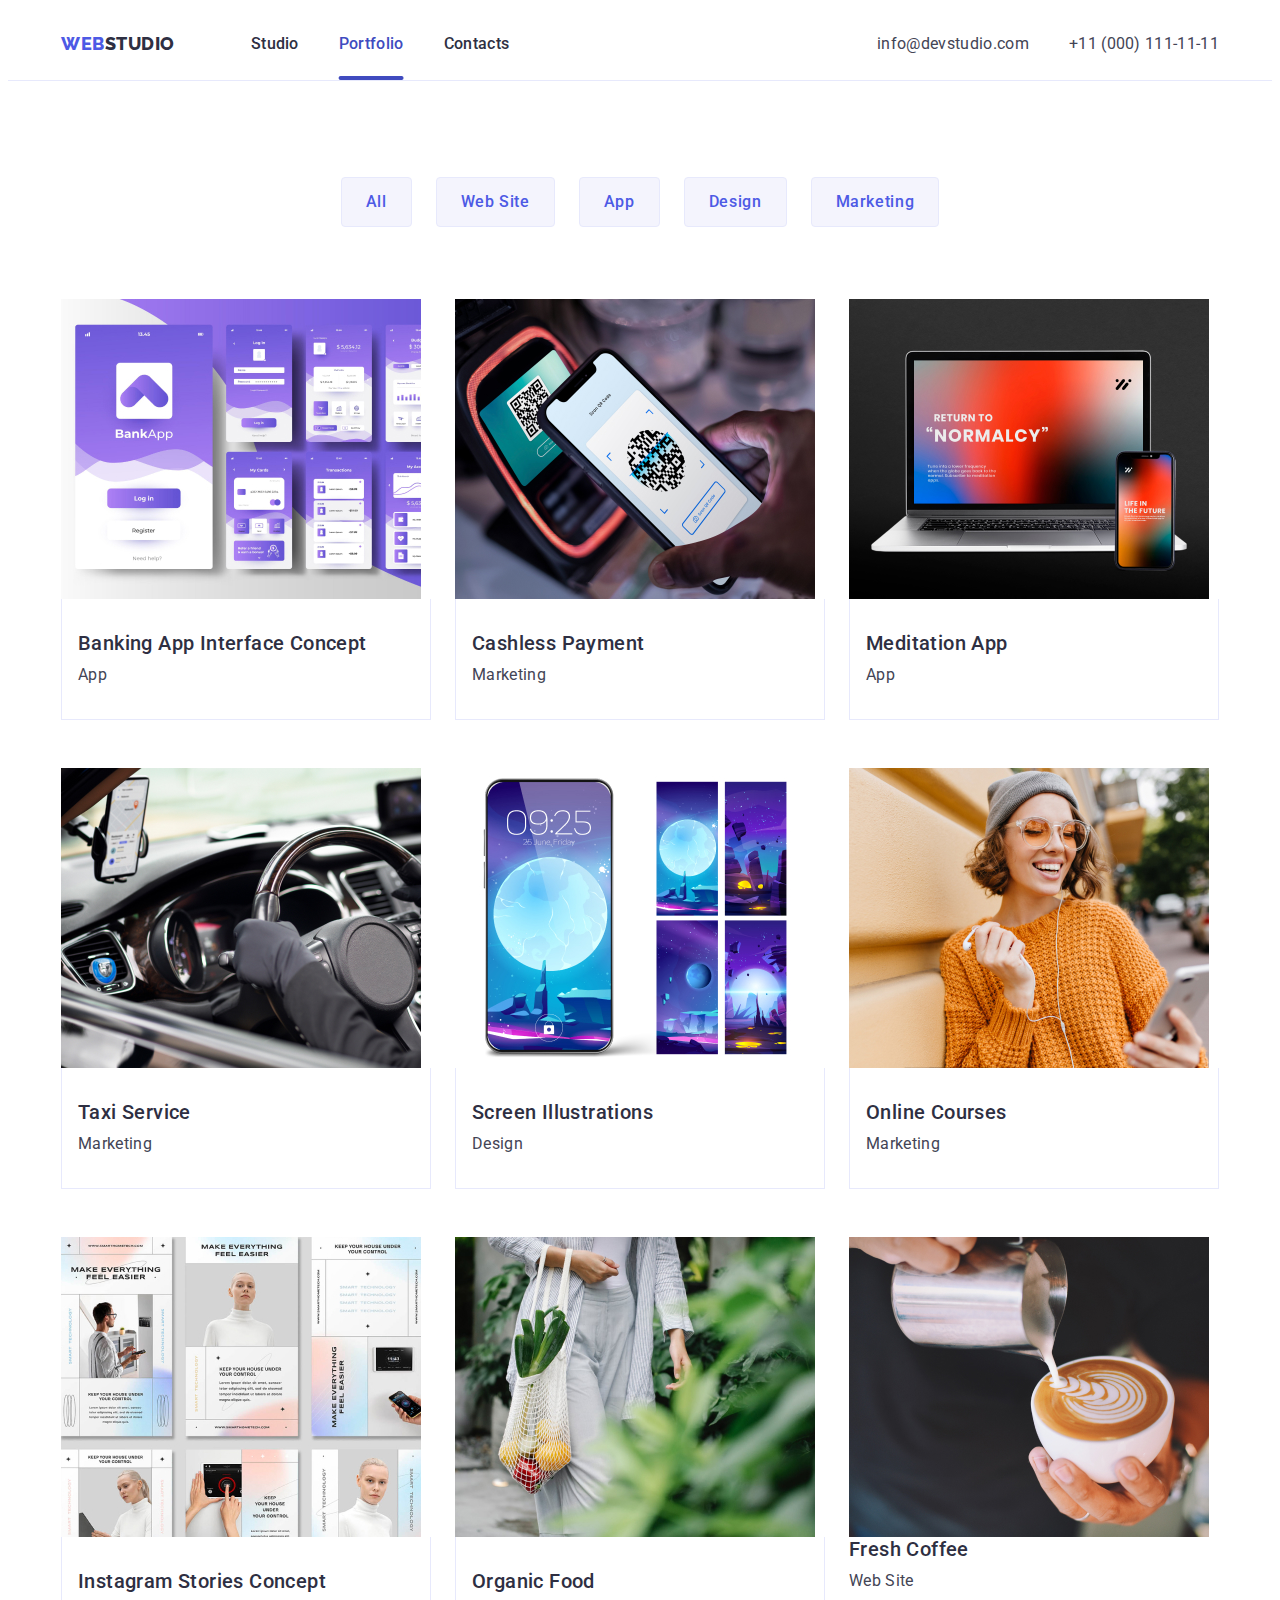
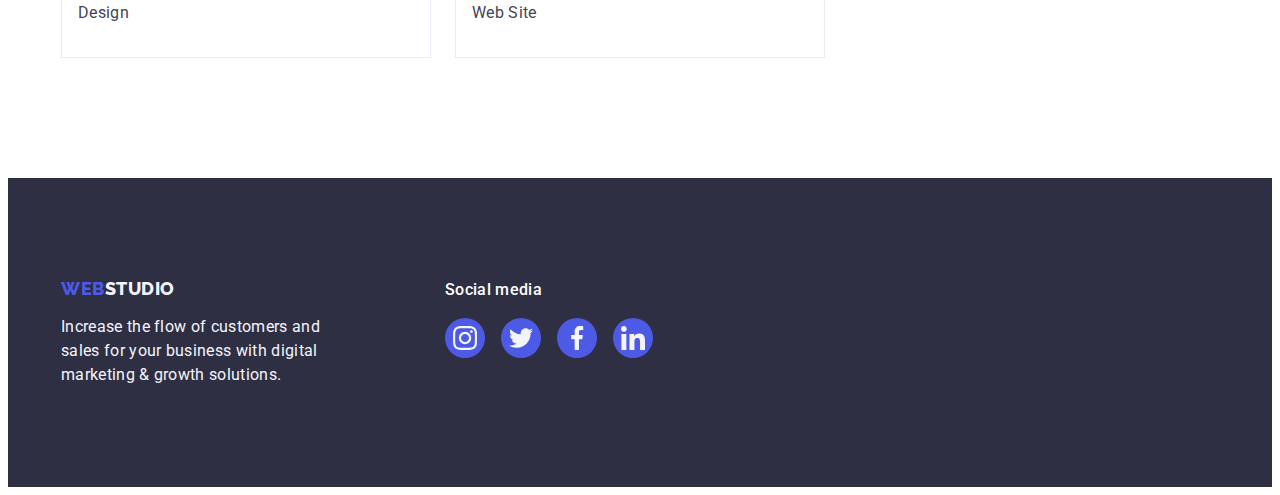
==== portfolio.html @ bb2e50bd "hw completed" ====
<!DOCTYPE html>
<html lang="en">
  <head>
    <meta charset="UTF-8" />
    <meta name="viewport" content="width=device-width, initial-scale=1.0" />
    <title>Portfolio</title>
    <link rel="preconnect" href="https://fonts.googleapis.com" />
    <link rel="preconnect" href="https://fonts.gstatic.com" crossorigin />
    <link
      href="https://fonts.googleapis.com/css2?family=Raleway:wght@800&family=Roboto:wght@400;500;700;900&display=swap"
      rel="stylesheet"
    />
    <link
      rel="stylesheet"
      href="https://cdnjs.cloudflare.com/ajax/libs/modern-normalize/2.0.0/modern-normalize.min.css"
      integrity="sha512-4xo8blKMVCiXpTaLzQSLSw3KFOVPWhm/TRtuPVc4WG6kUgjH6J03IBuG7JZPkcWMxJ5huwaBpOpnwYElP/m6wg=="
      crossorigin="anonymous"
      referrerpolicy="no-referrer"
    />
    <link rel="stylesheet" href="./css/styles.css" />
  </head>
  <body>
    <header class="header">
      <div class="container header-container">
        <nav class="navigation-menu">
          <a href="./index.html" class="logo"
            >Web<span class="logo-dark-accent">Studio</span></a
          >
          <ul class="navigation-menu">
            <li class="navigation-menu-item-link">
              <a href="./index.html">Studio</a>
            </li>
            <li class="navigation-menu-item-link current">
              <a href="./portfolio.html">Portfolio</a>
            </li>
            <li class="navigation-menu-item-link">
              <a href="#contacts">Contacts</a>
            </li>
          </ul>
        </nav>
        <address>
          <ul class="address-list">
            <li class="address-list-item">
              <a href="mailto:info@devstudio.com">info@devstudio.com</a>
            </li>
            <li class="address-list-item">
              <a href="tel:+110001111111">+11 (000) 111-11-11</a>
            </li>
          </ul>
        </address>
      </div>
    </header>
    <main>
      <!-- #Filters -->

      <section class="portfolio-section">
        <div class="container">
          <h1 class="primary-heading visually-hidden">Filters</h1>
          <ul class="filter-items-list">
            <li>
              <button type="button" class="button filter-button">All</button>
            </li>
            <li>
              <button type="button" class="button filter-button">
                Web Site
              </button>
            </li>
            <li>
              <button type="button" class="button filter-button">App</button>
            </li>
            <li>
              <button type="button" class="button filter-button">Design</button>
            </li>
            <li>
              <button type="button" class="button filter-button">
                Marketing
              </button>
            </li>
          </ul>

          <ul class="project-cards">
            <li class="project-card-item">
              <a href="#">
                <div class='project-image-wrapper'>
                  <img
                    src="./images/portfolio/card-1-1.jpg"
                    alt="Banking App Interface Concept"
                    width="360"
                    height="300"
                  />
                  <div class='project-image-overlay'>
                    <p class="project-image-overlay-text">Lorem ipsum dolor sit amet, consectetur adipisicing elit. Facere sed provident vero dolores accusamus perferendis.</p>
                  </div>
                </div>
                <div class='project-card-content'>
                  <h2 class="secondary-heading project-name">
                    Banking App Interface Concept
                  </h2>
                  <p class="project-type">App</p>
                </div>
              </a>
            </li>
            
            <li class="project-card-item">
              <a href="#">
                <div class='project-image-wrapper'> 
                <img
                  src="./images/portfolio/card-1-2.jpg"
                  alt="Cashless Payment"
                  width="360"
                  height="300"
                />
                <div class='project-image-overlay'>
                    <p class="project-image-overlay-text">Lorem ipsum dolor sit amet, consectetur adipisicing elit. Facere sed provident vero dolores accusamus perferendis.</p>
                  </div>
                </div>
                <div class='project-card-content'>
                  <h2 class="secondary-heading project-name">Cashless Payment</h2>
                  <p class="project-type">Marketing</p>
                                </a>
                </div>
            </li>
            <li class="project-card-item">
              <a href="#">
                <div class='project-image-wrapper'> 
                <img
                  src="./images/portfolio/card-1-3.jpg"
                  alt="Meditation App"
                  width="360"
                  height="300"
                />
                <div class='project-image-overlay'>
                    <p class="project-image-overlay-text">Lorem ipsum dolor sit amet, consectetur adipisicing elit. Facere sed provident vero dolores accusamus perferendis.</p>
                  </div>
                </div>
                <div class='project-card-content'>
                  <h2 class="secondary-heading project-name">Meditation App</h2>
                  <p class="project-type">App</p>
                                </a>
                </div>
            </li>
            <li class="project-card-item">
              <a href="#">
                <div class='project-image-wrapper'> 
                <img
                  src="./images/portfolio/card-2-1.jpg"
                  alt="Taxi Service"
                  width="360"
                  height="300"
                />
                <div class='project-image-overlay'>
                    <p class="project-image-overlay-text">Lorem ipsum dolor sit amet, consectetur adipisicing elit. Facere sed provident vero dolores accusamus perferendis.</p>
                  </div>
                </div>
                <div class='project-card-content'>
                  <h2 class="secondary-heading project-name">Taxi Service</h2>
                  <p class="project-type">Marketing</p>
                                </a>
                </div>
            </li>
            <li class="project-card-item">
              <a href="#">
                <div class='project-image-wrapper'> 
                <img
                  src="./images/portfolio/card-2-2.jpg"
                  alt="Screen Illustrations"
                  width="360"
                  height="300"
                />
                <div class='project-image-overlay'>
                    <p class="project-image-overlay-text">Lorem ipsum dolor sit amet, consectetur adipisicing elit. Facere sed provident vero dolores accusamus perferendis.</p>
                  </div>
                </div>
                <div class='project-card-content'>
                  <h2 class="secondary-heading project-name">
                    Screen Illustrations
                  </h2>
                  <p class="project-type">Design</p>
                </div>
              </a>
            </li>
            <li class="project-card-item">
              <a href="#">
                <div class='project-image-wrapper'> 
                <img
                  src="./images/portfolio/card-2-3.jpg"
                  alt="Online Courses"
                  width="360"
                  height="300"
                />
                <div class='project-image-overlay'>
                    <p class="project-image-overlay-text">Lorem ipsum dolor sit amet, consectetur adipisicing elit. Facere sed provident vero dolores accusamus perferendis.</p>
                  </div>
                </div>
                <div class='project-card-content'>
                  <h2 class="secondary-heading project-name">Online Courses</h2>
                  <p class="project-type">Marketing</p>
                                </a>
                </div>
            </li>
            <li class="project-card-item">
              <a href="#">
                <div class='project-image-wrapper'> 
                <img
                  src="./images/portfolio/card-3-1.jpg"
                  alt="Instagram Stories Concept"
                  width="360"
                  height="300"
                />
                <div class='project-image-overlay'>
                    <p class="project-image-overlay-text">Lorem ipsum dolor sit amet, consectetur adipisicing elit. Facere sed provident vero dolores accusamus perferendis.</p>
                  </div>
                </div>
                <div class='project-card-content'>
                  <h2 class="secondary-heading project-name">
                    Instagram Stories Concept
                  </h2>
                  <p class="project-type">Design</p>
                </div>
              </a>
            </li>
            <li class="project-card-item">
              <a href="#">
                <div class='project-image-wrapper'> 
                <img
                  src="./images/portfolio/card-3-2.jpg"
                  alt="Organic Food"
                  width="360"
                  height="300"
                />
                <div class='project-image-overlay'>
                    <p class="project-image-overlay-text">Lorem ipsum dolor sit amet, consectetur adipisicing elit. Facere sed provident vero dolores accusamus perferendis.</p>
                  </div>
                </div>
                <div class='project-card-content'>
                  <h2 class="secondary-heading project-name">Organic Food</h2>
                  <p class="project-type">Web Site</p>
                                </a>
                </div>
            </li>
            <li class="project-card-item">
              <a href="#">
                <div class='project-image-wrapper'> 
                <img
                  src="./images/portfolio/card-3-3.jpg"
                  alt="Fresh Coffee"
                  width="360"
                  height="300"
                />
                <div class='project-image-overlay'>
                    <p class="project-image-overlay-text">Lorem ipsum dolor sit amet, consectetur adipisicing elit. Facere sed provident vero dolores accusamus perferendis.</p>
                  </div>
                </div>
                <div>
                  <h2 class="secondary-heading project-name">Fresh Coffee</h2>
                  <p class="project-type">Web Site</p>
                                </a>
                </div>
            </li>
          </ul>
        </div>
      </section>
      <!-- #endregion -->
    </main>
    <footer class="footer">
      <div class="container footer-container">
        <div>
          <a href="./index.html" class="logo footer-logo">
            Web<span class="logo-light-accent">Studio</span></a
          >
          <p class="footer-text">
            Increase the flow of customers and sales for your business with
            digital marketing & growth solutions.
          </p>
        </div>

        <div class='social-media-links'>
          <p>Social media</p>
          <ul class="social-media-list">
            <li>
              <a class="social-media-link" href="#" target="_blank">
                <svg class="social-media-icon">
                  <use
                    href="./images/icons/icons.svg#icon-instagram"
                  ></use>
                </svg>
              </a>
            </li>
            <li>
              <a class="social-media-link" href="#" target="_blank">
                <svg class="social-media-icon">
                  <use href="./images/icons/icons.svg#icon-twitter"></use>
                </svg>
              </a>
            </li>
            <li>
              <a class="social-media-link" href="#" target="_blank">
                <svg class="social-media-icon">
                  <use href="./images/icons/icons.svg#icon-facebook"></use>
                </svg>
              </a>
            </li>
            <li>
              <a class="social-media-link" href="#" target="_blank">
                <svg class="social-media-icon">
                  <use href="./images/icons/icons.svg#icon-linkedin"></use>
                </svg>
              </a>
            </li>
          </ul>
      </div>
    </footer>
  </body>
</html>
---- css/styles.css ----
:root {
  --iris: #4d5ae5;
  --ocean: #404bbf;
  --navy-blue: #2e2f42;
  --green: #31d0aa;
  --slate: #434455;
  --light-slate: #8e8f99;
  --cornflower: #e7e9fc;
  --cloud: #f4f4fd;
  --navy-blue-modal: rgba(46, 47, 66, 0.4);
  --grey: rgba(46, 47, 66, 0.7);
  --white: #fff;
  --dairy: #fcfcfc;
  --font-family: "Roboto", sans-serif;
  --second-family: "Raleway", sans-serif;
}

h1,
h2,
h3,
h4,
h5,
h6,
p {
  margin: 0;
}

body {
  font-family: var(--font-family);
  font-size: 16px;
  line-height: 1.5;
  letter-spacing: 0.02em;
  color: var(--slate);
  background-color: var(--white);
}

a {
  text-decoration: none;
  color: inherit;
}

a:hover,
a:focus {
  color: var(--ocean);
}

address {
  font-style: normal;
}

ul {
  list-style: none;
  padding-left: 0;
  margin: 0;
}

img {
  display: block;
  max-width: 100%;
}

.container {
  max-width: 1158px;
  margin-left: auto;
  margin-right: auto;
  padding-left: 14px;
  padding-right: 14px;
}

.header {
  box-sizing: border-box;
  border-bottom: 1px solid var(--cornflower);
}

.header-container {
  display: flex;
  justify-content: space-between;
  align-items: center;
  gap: 76px;
}

.header-container > nav {
  display: flex;
  align-items: center;
  justify-content: space-between;
  gap: 76px;
}

.primary-heading {
  font-size: 56px;
  line-height: 1.07;
  text-align: center;
  letter-spacing: 0.02em;
}

.secondary-heading {
  font-size: 36px;
  line-height: 1.11;
  letter-spacing: 0.02em;
  text-transform: capitalize;
  text-align: center;
  color: var(--navy-blue);
}

.heading-three {
  font-weight: 500;
  font-size: 20px;
  line-height: 1.2;
  letter-spacing: 0.02em;
  color: var(--navy-blue);
}

.project-name {
  font-weight: 500;
  font-size: 20px;
  text-align: left;
  line-height: 1.2;
  letter-spacing: 0.02em;
  color: var(--navy-blue);
  margin-bottom: 8px;
}

.logo {
  font-family: var(--second-family);
  font-weight: 800;
  font-size: 18px;
  line-height: 1.17;
  letter-spacing: 0.03em;
  text-transform: uppercase;
  color: var(--iris);
}

.logo-dark-accent {
  color: var(--navy-blue);
}

.logo-light-accent {
  color: var(--cloud);
}

.navigation {
  display: flex;
  align-items: center;
  gap: 76px;
}

.navigation-menu {
  display: flex;
  align-items: center;
  gap: 40px;
}

.address-list {
  display: flex;
  align-items: center;
  gap: 40px;
}

.address-list-item {
  padding: 24px 0;
  display: block;
}

.navigation-menu-item-link {
  font-weight: 500;
  color: var(--navy-blue);
  padding: 24px 0;
  position: relative;
}
.current {
  color: var(--ocean);
}

.current::after {
  content: "";
  position: absolute;
  bottom: 0;
  left: 50%;
  transform: translateX(-50%);
  width: 100%;
  height: 4px;
  border-radius: 2px;
  background-color: var(--ocean);
  display: block;
}

.visually-hidden {
  position: absolute;
  width: 1px;
  height: 1px;
  margin: -1px;
  border: 0;
  padding: 0;
  white-space: nowrap;
  clip-path: inset(100%);
  clip: rect(0 0 0 0);
  overflow: hidden;
}

.button {
  font-family: inherit;
  font-weight: 500;
  font-size: 16px;
  line-height: 1.5;
  letter-spacing: 0.04em;
  border: 1px solid var(--cornflower);
  border-radius: 4px;
  cursor: pointer;
  background-color: var(--cloud);
  color: var(--iris);
  padding: 12px 24px;
}

.button:hover,
.button:focus {
  background-color: var(--ocean);
  border: 1px solid var(--ocean);
  color: var(--white);
}

.primary-button {
  color: var(--white);
  border-radius: 4px;
  border: 1px solid var(--iris);
  padding: 16px 32px;
  background-color: var(--iris);
  box-shadow: 0 4px 4px 0 rgba(0, 0, 0, 0.15);
}

.section {
  padding: 120px 0;
}

.hero-section {
  background-color: var(--navy-blue);
  padding-top: 188px;
  padding-bottom: 188px;
  background-image: linear-gradient(
      rgba(46, 47, 66, 0.7),
      rgba(46, 47, 66, 0.7)
    ),
    url(../images/people-office.jpg);
  background-position: center;
  background-size: 1440px auto;
  background-repeat: no-repeat;
}

.hero-container {
  display: flex;
  flex-direction: column;
  align-items: center;
}

.hero-section-heading {
  color: var(--white);
  max-width: 496px;
  text-align: center;
  margin-bottom: 48px;
}

/* features */
.features-list {
  display: flex;
  justify-content: space-between;
  gap: 24px;
}

.features-list-item {
  width: calc(100% - 3 * 24px / 4);
}

.features-icon {
  background-color: var(--cloud);
  height: 112px;
  display: flex;
  justify-content: center;
  align-items: center;
  margin-bottom: 8px;
  border-radius: 4px;
}

.features-icon > svg {
  display: block;
  margin: 0 auto;
  width: 64px;
  height: 64px;
}

/* end features */

/* products */
.products-heading {
  margin-bottom: 72px;
}

.products-section {
  padding-bottom: 120px;
}

.features-list-item-heading {
  margin-bottom: 8px;
}

.products-list {
  display: flex;
  justify-content: space-between;
  gap: 24px;
}
/* end products */

/* team */
.team-section {
  background-color: var(--cloud);
}

.team-heading {
  margin-bottom: 72px;
}

.team-cards {
  text-align: center;
  display: flex;
  justify-content: space-between;
}

.team-card-item {
  background-color: var(--white);
  width: calc((100% - 3 * 24px) / 4);
  box-shadow: 0 2px 1px 0 rgba(46, 47, 66, 0.08),
    0 1px 1px 0 rgba(46, 47, 66, 0.16), 0 1px 6px 0 rgba(46, 47, 66, 0.08);
}

.team-card-item-header {
  display: block;
  margin-bottom: 8px;
}

.team-card-item-role {
  margin-bottom: 8px;
}

.team-card-content {
  background-color: var(--whtie);
  padding: 32px 16px;
}

.team-card-contacts {
  display: flex;
  justify-content: center;
  gap: 24px;
}

.team-card-contact-link {
  background-color: var(--iris);
  border-radius: 50%;
  width: 40px;
  height: 40px;
  display: flex;
  justify-content: center;
  align-items: center;

  transition-property: background-color;
  transition-duration: 250ms;
  transition-timing-function: cubic-bezier(0.4, 0, 0.2, 1);
}

.team-card-contact-link:hover,
.team-card-contact-link:focus {
  background-color: var(--ocean);
}

.team-card-contact-icon {
  width: 16px;
  height: 16px;
  fill: var(--cloud);
}
/* end team */

/* customers */
.customers-list {
  display: flex;
  justify-content: center;
  gap: 24px;
}

.customers-heading {
  margin-bottom: 72px;
}

.customers-list-item {
  width: calc((100% - 5 * 24px) / 6);
  height: 88px;
}

.customers-list-item > a {
  width: 100%;
  height: 100%;
  display: flex;
  justify-content: center;
  align-items: center;
  box-sizing: border-box;
  border: 1px solid var(--light-slate);
  border-radius: 4px;

  transition-property: border-top-color, border-bottom-color, border-left-color,
    border-right-color;
  transition-duration: 250ms;
  transition-timing-function: cubic-bezier(0.4, 0, 0.2, 1);
}

.customers-list-item:hover > a,
.customers-list-item:focus > a {
  border-color: var(--ocean);
}

.customers-list-icon {
  fill: var(--light-slate);
  margin: 0 auto;
  display: block;

  transition-property: fill;
  transition-duration: 250ms;
  transition-timing-function: cubic-bezier(0.4, 0, 0.2, 1);
}

.customers-list-item:hover .customers-list-icon,
.customers-list-item:focus .customers-list-icon {
  fill: var(--ocean);
}

.social-media-links {
  margin-left: 120px;
}

.social-media-links > p {
  color: var(--white);
  margin-bottom: 16px;
  font-weight: 500;
}

.social-media-list {
  display: flex;
  gap: 16px;
}

.social-media-link {
  background-color: var(--iris);
  border-radius: 50%;
  width: 40px;
  height: 40px;
  display: flex;
  justify-content: center;
  align-items: center;

  transition-property: background-color;
  transition-duration: 250ms;
  transition-timing-function: cubic-bezier(0.4, 0, 0.2, 1);
}

.social-media-link:hover,
.social-media-link:focus {
  background-color: var(--green);
}

.social-media-icon {
  width: 24px;
  height: 24px;
  fill: var(--cloud);
}
/* end customers */

/* portfolio page */

.portfolio-section {
  padding-top: 96px;
  padding-bottom: 120px;
}

.filter-items-list {
  display: flex;
  justify-content: center;
  gap: 24px;
  margin-bottom: 72px;
}

.project-cards {
  display: flex;
  flex-wrap: wrap;
  column-gap: 24px;
  row-gap: 48px;
}

.project-type {
  color: var(--slate);
  text-decoration: none;
}

.project-image-wrapper {
  position: relative;
  overflow: hidden;
}

.project-image-overlay {
  position: absolute;
  top: 0;
  left: 0;
  width: 100%;
  height: 100%;
  background-color: var(--iris);
  padding: 40px 32px;
  transform: translateY(100%);
  transition: 100ms ease-in;
}

.project-image-overlay-text {
  color: var(--cloud);
}

.project-card-item {
  width: calc((100% - 2 * 24px) / 3);

  transition-property: box-shadow;
  transition-duration: 250ms;
  transition-timing-function: cubic-bezier(0.4, 0, 0.2, 1);
}

.project-card-item:hover,
.project-card-item:focus {
  box-shadow: 0 2px 1px 0 rgba(var(--navy-blue-rgb), 0.08),
    0 1px 1px 0 rgba(var(--navy-blue-rgb), 0.16),
    0 1px 6px 0 rgba(var(--navy-blue-rgb), 0.08);
}

.project-card-item > a > img {
  max-width: 100%;
}

.project-card-item:hover .project-image-overlay,
.project-card-item:focus .project-image-overlay {
  transform: translateY(0);
}

.project-card-content {
  padding: 32px 16px;
  border: 1px solid var(--cornflower);
  border-top: none;
}
/* end portfolio page */

/* modal */

.backdrop {
  position: fixed;
  top: 0;
  left: 0;
  width: 100%;
  height: 100%;
  background-color: rgba(var(--navy-blue-rgb), 0.4);

  transition-property: opacity, visibility;
  transition-duration: 250ms;
  transition-timing-function: cubic-bezier(0.4, 0, 0.2, 1);
}

.is-hidden {
  opacity: 0;
  pointer-events: none;
  visibility: hidden;

  transition-property: opacity, visibility;
  transition-duration: 250ms;
  transition-timing-function: cubic-bezier(0.4, 0, 0.2, 1);
}

.modal {
  position: absolute;
  top: calc(50% - 292px);
  left: calc(50% - 204px);
  min-height: 584px;
  max-width: 408px;
  width: 100%;
  background-color: var(--dairy);
  border-radius: 4px;
}

.modal-close-button {
  position: absolute;
  top: 24px;
  right: 24px;
  border-radius: 50%;
  background-color: var(--cornflower);
  border: rgba(0, 0, 0, 0.1) solid 1px;
  box-sizing: border-box;
  display: flex;
  justify-content: center;
  align-items: center;
  width: 24px;
  height: 24px;
  padding: 0;

  transition-property: background-color, border-top-color, border-left-color,
    border-bottom-color, border-right-color;
  transition-duration: 250ms;
  transition-timing-function: cubic-bezier(0.4, 0, 0.2, 1);
}

.modal-close-button-cross {
  fill: var(--navy-blue);

  transition-property: fill;
  transition-duration: 250ms;
  transition-timing-function: cubic-bezier(0.4, 0, 0.2, 1);
}

.modal-close-button:hover,
.modal-close-button:focus {
  background-color: var(--ocean);
  border-color: var(--ocean);
}

.modal-close-button:hover > .modal-close-button-cross,
.modal-close-button:focus > .modal-close-button-cross {
  fill: var(--white-common);
}
/* end modal */

/* footer */

.footer {
  background-color: var(--navy-blue);
  color: var(--cloud);
  padding: 100px 0;
}

.footer-logo {
  display: inline-block;
  margin-bottom: 16px;
}

.footer-text {
  width: 264px;
}

.footer-container {
  display: flex;
}

/* end footer */
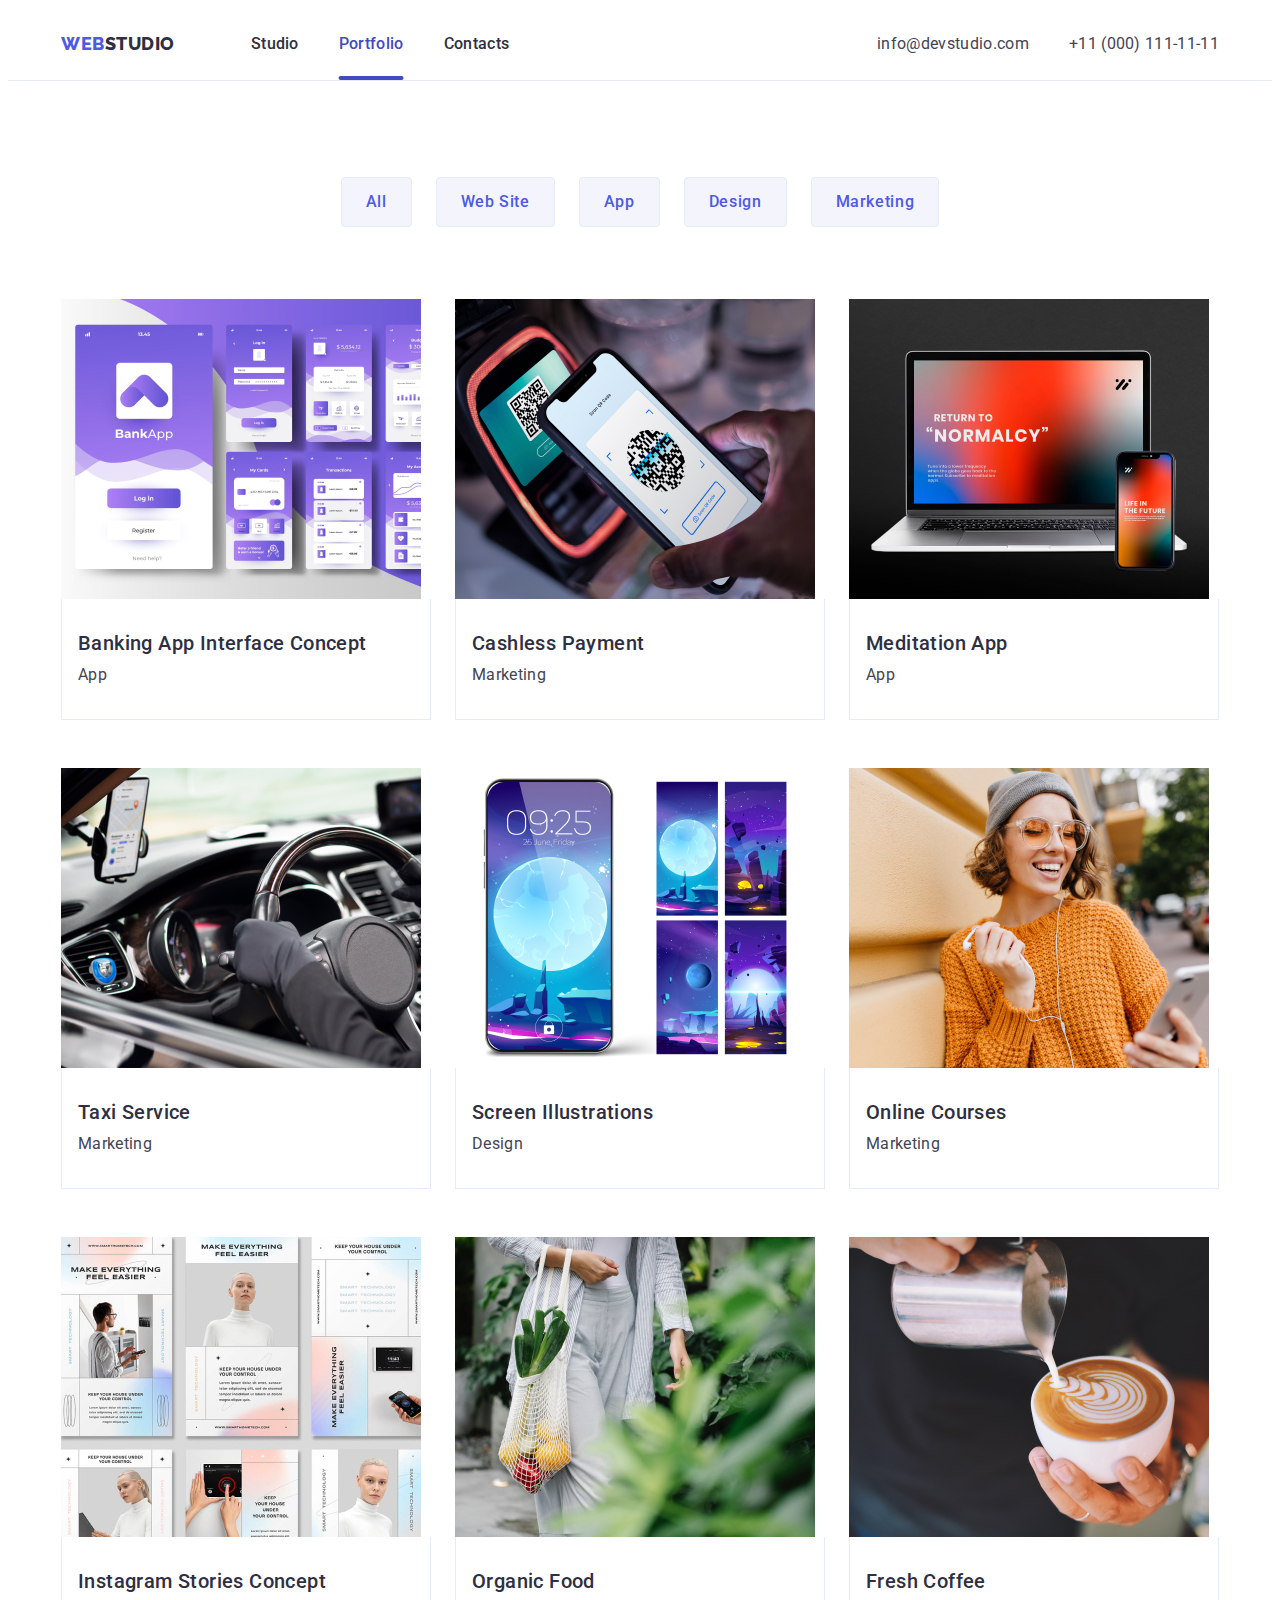
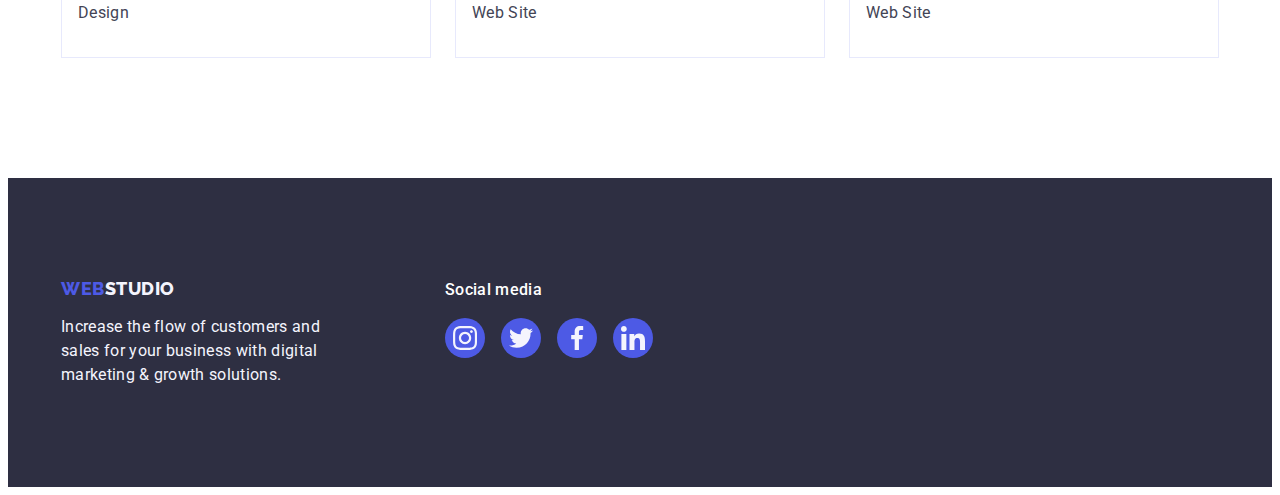
==== commit 02e64c24: "fixed content of the last portfolio card" ====
--- a/portfolio.html
+++ b/portfolio.html
@@ -251,7 +251,7 @@
                     <p class="project-image-overlay-text">Lorem ipsum dolor sit amet, consectetur adipisicing elit. Facere sed provident vero dolores accusamus perferendis.</p>
                   </div>
                 </div>
-                <div>
+                <div class='project-card-content'>
                   <h2 class="secondary-heading project-name">Fresh Coffee</h2>
                   <p class="project-type">Web Site</p>
                                 </a>
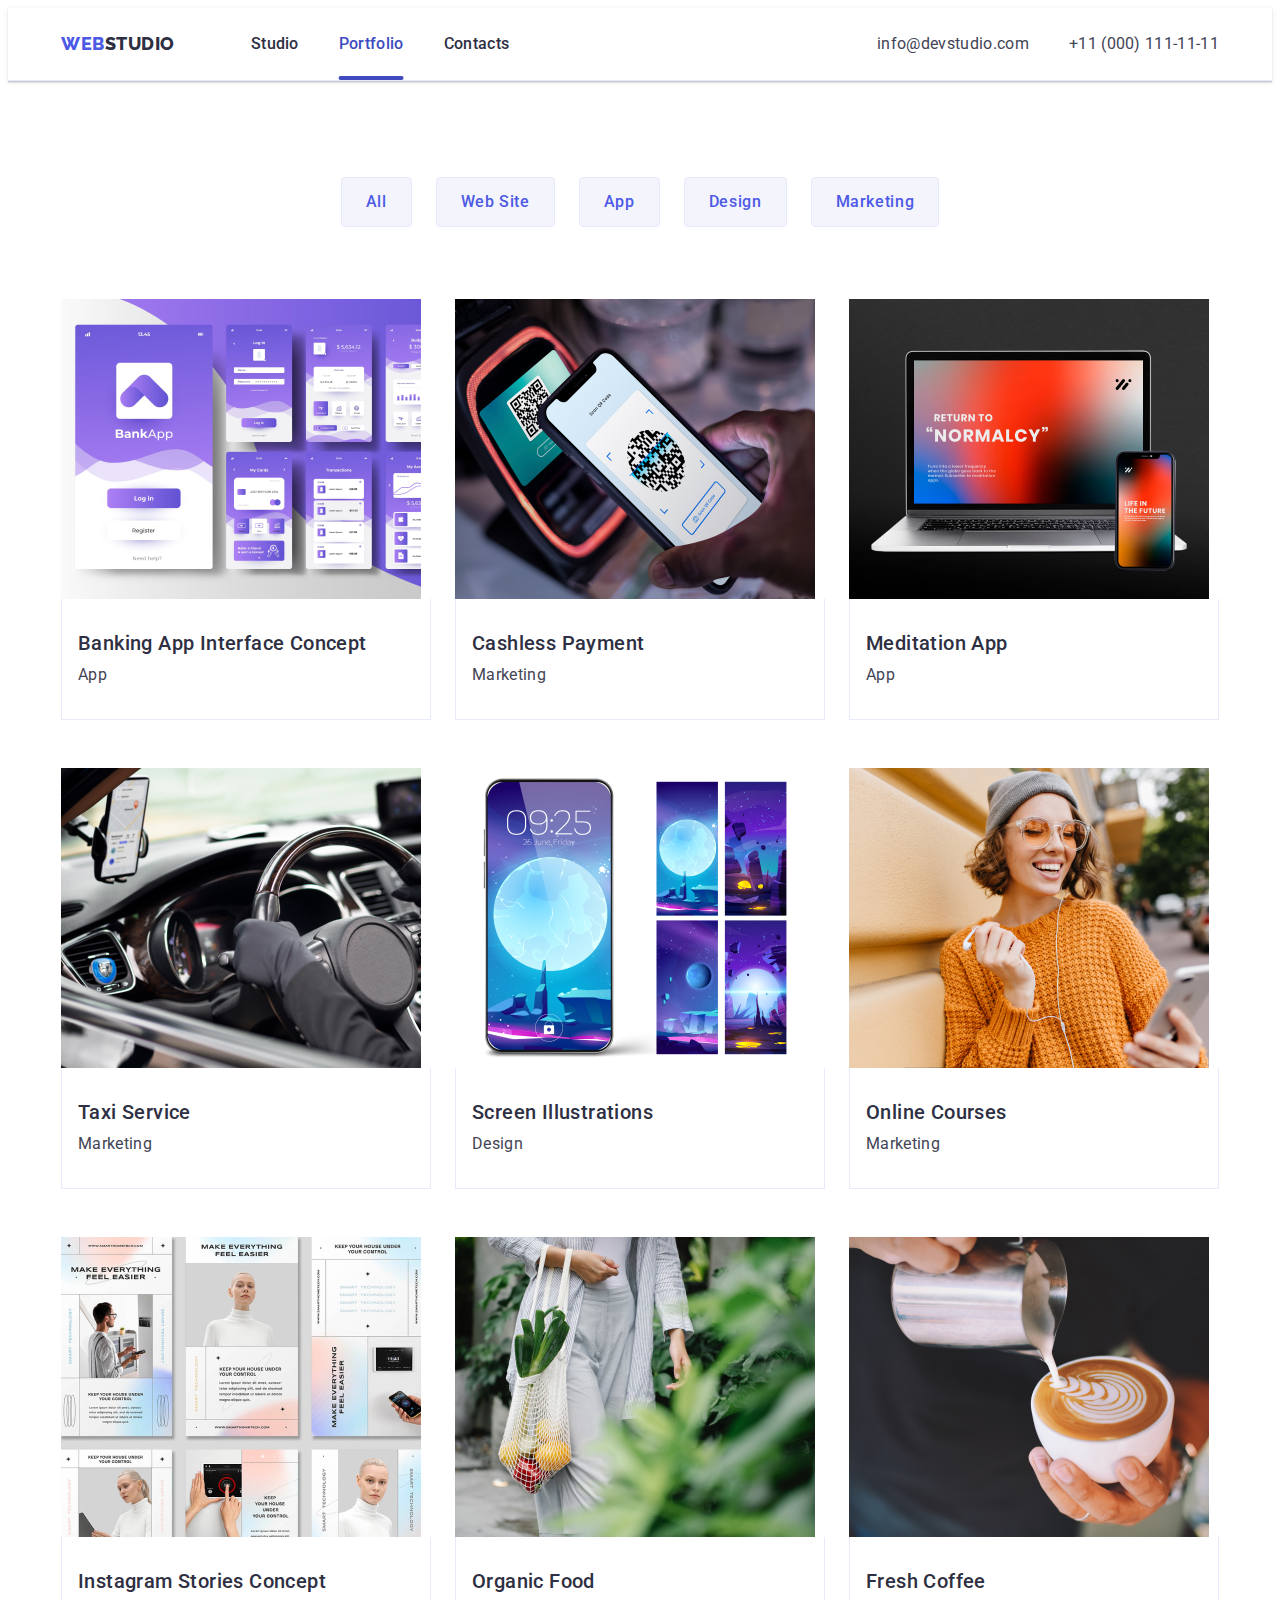
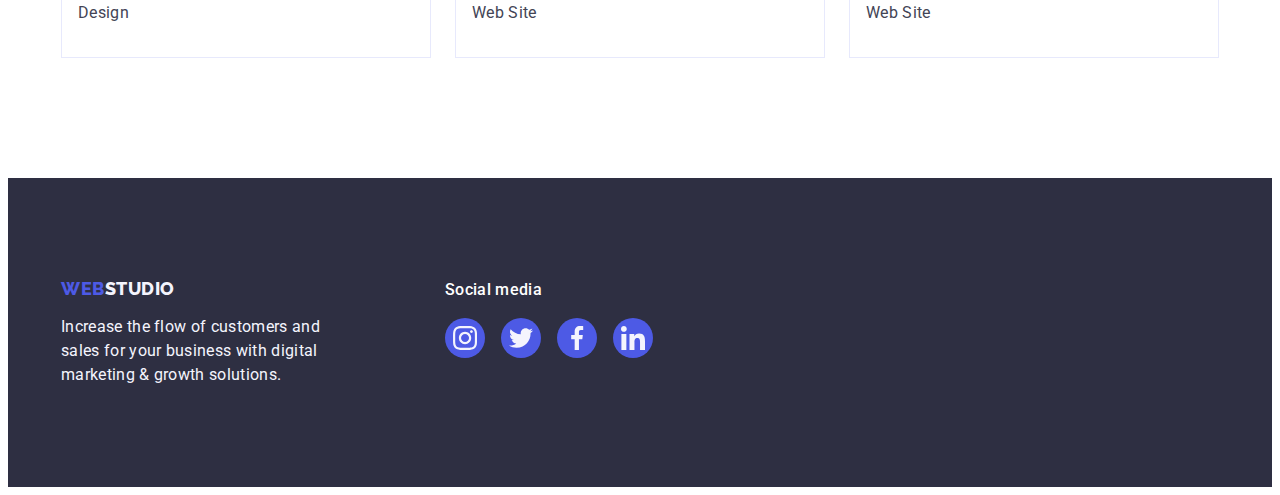
==== commit e666b6a4: "fixed validator error" ====
--- a/portfolio.html
+++ b/portfolio.html
@@ -81,18 +81,21 @@
           <ul class="project-cards">
             <li class="project-card-item">
               <a href="#">
-                <div class='project-image-wrapper'>
+                <div class="project-image-wrapper">
                   <img
                     src="./images/portfolio/card-1-1.jpg"
                     alt="Banking App Interface Concept"
                     width="360"
                     height="300"
                   />
-                  <div class='project-image-overlay'>
-                    <p class="project-image-overlay-text">Lorem ipsum dolor sit amet, consectetur adipisicing elit. Facere sed provident vero dolores accusamus perferendis.</p>
-                  </div>
-                </div>
-                <div class='project-card-content'>
+                  <div class="project-image-overlay">
+                    <p class="project-image-overlay-text">
+                      Lorem ipsum dolor sit amet, consectetur adipisicing elit.
+                      Facere sed provident vero dolores accusamus perferendis.
+                    </p>
+                  </div>
+                </div>
+                <div class="project-card-content">
                   <h2 class="secondary-heading project-name">
                     Banking App Interface Concept
                   </h2>
@@ -100,78 +103,92 @@
                 </div>
               </a>
             </li>
-            
-            <li class="project-card-item">
-              <a href="#">
-                <div class='project-image-wrapper'> 
-                <img
-                  src="./images/portfolio/card-1-2.jpg"
-                  alt="Cashless Payment"
-                  width="360"
-                  height="300"
-                />
-                <div class='project-image-overlay'>
-                    <p class="project-image-overlay-text">Lorem ipsum dolor sit amet, consectetur adipisicing elit. Facere sed provident vero dolores accusamus perferendis.</p>
-                  </div>
-                </div>
-                <div class='project-card-content'>
-                  <h2 class="secondary-heading project-name">Cashless Payment</h2>
+
+            <li class="project-card-item">
+              <a href="#">
+                <div class="project-image-wrapper">
+                  <img
+                    src="./images/portfolio/card-1-2.jpg"
+                    alt="Cashless Payment"
+                    width="360"
+                    height="300"
+                  />
+                  <div class="project-image-overlay">
+                    <p class="project-image-overlay-text">
+                      Lorem ipsum dolor sit amet, consectetur adipisicing elit.
+                      Facere sed provident vero dolores accusamus perferendis.
+                    </p>
+                  </div>
+                </div>
+                <div class="project-card-content">
+                  <h2 class="secondary-heading project-name">
+                    Cashless Payment
+                  </h2>
                   <p class="project-type">Marketing</p>
-                                </a>
-                </div>
-            </li>
-            <li class="project-card-item">
-              <a href="#">
-                <div class='project-image-wrapper'> 
-                <img
-                  src="./images/portfolio/card-1-3.jpg"
-                  alt="Meditation App"
-                  width="360"
-                  height="300"
-                />
-                <div class='project-image-overlay'>
-                    <p class="project-image-overlay-text">Lorem ipsum dolor sit amet, consectetur adipisicing elit. Facere sed provident vero dolores accusamus perferendis.</p>
-                  </div>
-                </div>
-                <div class='project-card-content'>
+                </div>
+              </a>
+            </li>
+            <li class="project-card-item">
+              <a href="#">
+                <div class="project-image-wrapper">
+                  <img
+                    src="./images/portfolio/card-1-3.jpg"
+                    alt="Meditation App"
+                    width="360"
+                    height="300"
+                  />
+                  <div class="project-image-overlay">
+                    <p class="project-image-overlay-text">
+                      Lorem ipsum dolor sit amet, consectetur adipisicing elit.
+                      Facere sed provident vero dolores accusamus perferendis.
+                    </p>
+                  </div>
+                </div>
+                <div class="project-card-content">
                   <h2 class="secondary-heading project-name">Meditation App</h2>
                   <p class="project-type">App</p>
-                                </a>
-                </div>
-            </li>
-            <li class="project-card-item">
-              <a href="#">
-                <div class='project-image-wrapper'> 
-                <img
-                  src="./images/portfolio/card-2-1.jpg"
-                  alt="Taxi Service"
-                  width="360"
-                  height="300"
-                />
-                <div class='project-image-overlay'>
-                    <p class="project-image-overlay-text">Lorem ipsum dolor sit amet, consectetur adipisicing elit. Facere sed provident vero dolores accusamus perferendis.</p>
-                  </div>
-                </div>
-                <div class='project-card-content'>
+                </div>
+              </a>
+            </li>
+            <li class="project-card-item">
+              <a href="#">
+                <div class="project-image-wrapper">
+                  <img
+                    src="./images/portfolio/card-2-1.jpg"
+                    alt="Taxi Service"
+                    width="360"
+                    height="300"
+                  />
+                  <div class="project-image-overlay">
+                    <p class="project-image-overlay-text">
+                      Lorem ipsum dolor sit amet, consectetur adipisicing elit.
+                      Facere sed provident vero dolores accusamus perferendis.
+                    </p>
+                  </div>
+                </div>
+                <div class="project-card-content">
                   <h2 class="secondary-heading project-name">Taxi Service</h2>
                   <p class="project-type">Marketing</p>
-                                </a>
-                </div>
-            </li>
-            <li class="project-card-item">
-              <a href="#">
-                <div class='project-image-wrapper'> 
-                <img
-                  src="./images/portfolio/card-2-2.jpg"
-                  alt="Screen Illustrations"
-                  width="360"
-                  height="300"
-                />
-                <div class='project-image-overlay'>
-                    <p class="project-image-overlay-text">Lorem ipsum dolor sit amet, consectetur adipisicing elit. Facere sed provident vero dolores accusamus perferendis.</p>
-                  </div>
-                </div>
-                <div class='project-card-content'>
+                </div>
+              </a>
+            </li>
+            <li class="project-card-item">
+              <a href="#">
+                <div class="project-image-wrapper">
+                  <img
+                    src="./images/portfolio/card-2-2.jpg"
+                    alt="Screen Illustrations"
+                    width="360"
+                    height="300"
+                  />
+                  <div class="project-image-overlay">
+                    <p class="project-image-overlay-text">
+                      Lorem ipsum dolor sit amet, consectetur adipisicing elit.
+                      Facere sed provident vero dolores accusamus perferendis.
+                    </p>
+                  </div>
+                </div>
+                <div class="project-card-content">
                   <h2 class="secondary-heading project-name">
                     Screen Illustrations
                   </h2>
@@ -181,37 +198,43 @@
             </li>
             <li class="project-card-item">
               <a href="#">
-                <div class='project-image-wrapper'> 
-                <img
-                  src="./images/portfolio/card-2-3.jpg"
-                  alt="Online Courses"
-                  width="360"
-                  height="300"
-                />
-                <div class='project-image-overlay'>
-                    <p class="project-image-overlay-text">Lorem ipsum dolor sit amet, consectetur adipisicing elit. Facere sed provident vero dolores accusamus perferendis.</p>
-                  </div>
-                </div>
-                <div class='project-card-content'>
+                <div class="project-image-wrapper">
+                  <img
+                    src="./images/portfolio/card-2-3.jpg"
+                    alt="Online Courses"
+                    width="360"
+                    height="300"
+                  />
+                  <div class="project-image-overlay">
+                    <p class="project-image-overlay-text">
+                      Lorem ipsum dolor sit amet, consectetur adipisicing elit.
+                      Facere sed provident vero dolores accusamus perferendis.
+                    </p>
+                  </div>
+                </div>
+                <div class="project-card-content">
                   <h2 class="secondary-heading project-name">Online Courses</h2>
                   <p class="project-type">Marketing</p>
-                                </a>
-                </div>
-            </li>
-            <li class="project-card-item">
-              <a href="#">
-                <div class='project-image-wrapper'> 
-                <img
-                  src="./images/portfolio/card-3-1.jpg"
-                  alt="Instagram Stories Concept"
-                  width="360"
-                  height="300"
-                />
-                <div class='project-image-overlay'>
-                    <p class="project-image-overlay-text">Lorem ipsum dolor sit amet, consectetur adipisicing elit. Facere sed provident vero dolores accusamus perferendis.</p>
-                  </div>
-                </div>
-                <div class='project-card-content'>
+                </div>
+              </a>
+            </li>
+            <li class="project-card-item">
+              <a href="#">
+                <div class="project-image-wrapper">
+                  <img
+                    src="./images/portfolio/card-3-1.jpg"
+                    alt="Instagram Stories Concept"
+                    width="360"
+                    height="300"
+                  />
+                  <div class="project-image-overlay">
+                    <p class="project-image-overlay-text">
+                      Lorem ipsum dolor sit amet, consectetur adipisicing elit.
+                      Facere sed provident vero dolores accusamus perferendis.
+                    </p>
+                  </div>
+                </div>
+                <div class="project-card-content">
                   <h2 class="secondary-heading project-name">
                     Instagram Stories Concept
                   </h2>
@@ -221,41 +244,47 @@
             </li>
             <li class="project-card-item">
               <a href="#">
-                <div class='project-image-wrapper'> 
-                <img
-                  src="./images/portfolio/card-3-2.jpg"
-                  alt="Organic Food"
-                  width="360"
-                  height="300"
-                />
-                <div class='project-image-overlay'>
-                    <p class="project-image-overlay-text">Lorem ipsum dolor sit amet, consectetur adipisicing elit. Facere sed provident vero dolores accusamus perferendis.</p>
-                  </div>
-                </div>
-                <div class='project-card-content'>
+                <div class="project-image-wrapper">
+                  <img
+                    src="./images/portfolio/card-3-2.jpg"
+                    alt="Organic Food"
+                    width="360"
+                    height="300"
+                  />
+                  <div class="project-image-overlay">
+                    <p class="project-image-overlay-text">
+                      Lorem ipsum dolor sit amet, consectetur adipisicing elit.
+                      Facere sed provident vero dolores accusamus perferendis.
+                    </p>
+                  </div>
+                </div>
+                <div class="project-card-content">
                   <h2 class="secondary-heading project-name">Organic Food</h2>
                   <p class="project-type">Web Site</p>
-                                </a>
-                </div>
-            </li>
-            <li class="project-card-item">
-              <a href="#">
-                <div class='project-image-wrapper'> 
-                <img
-                  src="./images/portfolio/card-3-3.jpg"
-                  alt="Fresh Coffee"
-                  width="360"
-                  height="300"
-                />
-                <div class='project-image-overlay'>
-                    <p class="project-image-overlay-text">Lorem ipsum dolor sit amet, consectetur adipisicing elit. Facere sed provident vero dolores accusamus perferendis.</p>
-                  </div>
-                </div>
-                <div class='project-card-content'>
+                </div>
+              </a>
+            </li>
+            <li class="project-card-item">
+              <a href="#">
+                <div class="project-image-wrapper">
+                  <img
+                    src="./images/portfolio/card-3-3.jpg"
+                    alt="Fresh Coffee"
+                    width="360"
+                    height="300"
+                  />
+                  <div class="project-image-overlay">
+                    <p class="project-image-overlay-text">
+                      Lorem ipsum dolor sit amet, consectetur adipisicing elit.
+                      Facere sed provident vero dolores accusamus perferendis.
+                    </p>
+                  </div>
+                </div>
+                <div class="project-card-content">
                   <h2 class="secondary-heading project-name">Fresh Coffee</h2>
                   <p class="project-type">Web Site</p>
-                                </a>
-                </div>
+                </div>
+              </a>
             </li>
           </ul>
         </div>
@@ -274,15 +303,13 @@
           </p>
         </div>
 
-        <div class='social-media-links'>
+        <div class="social-media-links">
           <p>Social media</p>
           <ul class="social-media-list">
             <li>
               <a class="social-media-link" href="#" target="_blank">
                 <svg class="social-media-icon">
-                  <use
-                    href="./images/icons/icons.svg#icon-instagram"
-                  ></use>
+                  <use href="./images/icons/icons.svg#icon-instagram"></use>
                 </svg>
               </a>
             </li>
@@ -308,6 +335,7 @@
               </a>
             </li>
           </ul>
+        </div>
       </div>
     </footer>
   </body>
--- a/css/styles.css
+++ b/css/styles.css
@@ -2,6 +2,7 @@
   --iris: #4d5ae5;
   --ocean: #404bbf;
   --navy-blue: #2e2f42;
+  --navy-blue-rgb: 46, 47, 66;
   --green: #31d0aa;
   --slate: #434455;
   --light-slate: #8e8f99;
@@ -37,6 +38,10 @@
 a {
   text-decoration: none;
   color: inherit;
+
+  transition-property: color;
+  transition-duration: 250ms;
+  transition-timing-function: cubic-bezier(0.4, 0, 0.2, 1);
 }
 
 a:hover,
@@ -70,6 +75,8 @@
 .header {
   box-sizing: border-box;
   border-bottom: 1px solid var(--cornflower);
+  box-shadow: 0 1px 6px 0 rgba(46, 47, 66, 0.08),
+    0 1px 1px 0 rgba(46, 47, 66, 0.16), 0 2px 1px 0 rgba(46, 47, 66, 0.08);
 }
 
 .header-container {
@@ -166,6 +173,7 @@
   color: var(--navy-blue);
   padding: 24px 0;
   position: relative;
+  display: block;
 }
 .current {
   color: var(--ocean);
@@ -209,6 +217,10 @@
   background-color: var(--cloud);
   color: var(--iris);
   padding: 12px 24px;
+
+  transition-property: background-color border color;
+  transition-duration: 200ms;
+  transition-timing-function: cubic-bezier(0.4, 0, 0.2, 1);
 }
 
 .button:hover,
@@ -216,6 +228,8 @@
   background-color: var(--ocean);
   border: 1px solid var(--ocean);
   color: var(--white);
+  box-shadow: 0 2px 2px 0 rgba(0, 0, 0, 0.12), 0 2px 1px 0 rgba(0, 0, 0, 0.08),
+    0 3px 1px 0 rgba(0, 0, 0, 0.1);
 }
 
 .primary-button {
@@ -281,9 +295,6 @@
 
 .features-icon > svg {
   display: block;
-  margin: 0 auto;
-  width: 64px;
-  height: 64px;
 }
 
 /* end features */
@@ -415,8 +426,6 @@
 
 .customers-list-icon {
   fill: var(--light-slate);
-  margin: 0 auto;
-  display: block;
 
   transition-property: fill;
   transition-duration: 250ms;
@@ -509,7 +518,7 @@
   background-color: var(--iris);
   padding: 40px 32px;
   transform: translateY(100%);
-  transition: 100ms ease-in;
+  transition: 250ms ease-in;
 }
 
 .project-image-overlay-text {
@@ -526,9 +535,9 @@
 
 .project-card-item:hover,
 .project-card-item:focus {
-  box-shadow: 0 2px 1px 0 rgba(var(--navy-blue-rgb), 0.08),
-    0 1px 1px 0 rgba(var(--navy-blue-rgb), 0.16),
-    0 1px 6px 0 rgba(var(--navy-blue-rgb), 0.08);
+  box-shadow: 0 2px 1px 0 rgba(46, 47, 66, 0.08),
+    0 1px 1px 0 rgba(46, 47, 66, 0.16), 0 1px 6px 0 rgba(46, 47, 66, 0.08);
+  background: var(--white);
 }
 
 .project-card-item > a > img {
@@ -555,9 +564,9 @@
   left: 0;
   width: 100%;
   height: 100%;
-  background-color: rgba(var(--navy-blue-rgb), 0.4);
-
-  transition-property: opacity, visibility;
+  background-color: var(--navy-blue-modal);
+
+  transition-property: opacity visibility;
   transition-duration: 250ms;
   transition-timing-function: cubic-bezier(0.4, 0, 0.2, 1);
 }
@@ -598,14 +607,13 @@
   height: 24px;
   padding: 0;
 
-  transition-property: background-color, border-top-color, border-left-color,
-    border-bottom-color, border-right-color;
+  transition-property: background-color border-color;
   transition-duration: 250ms;
   transition-timing-function: cubic-bezier(0.4, 0, 0.2, 1);
 }
 
 .modal-close-button-cross {
-  fill: var(--navy-blue);
+  fill: var(--navy-blue-modal);
 
   transition-property: fill;
   transition-duration: 250ms;
@@ -620,7 +628,7 @@
 
 .modal-close-button:hover > .modal-close-button-cross,
 .modal-close-button:focus > .modal-close-button-cross {
-  fill: var(--white-common);
+  fill: var(--white);
 }
 /* end modal */
 
